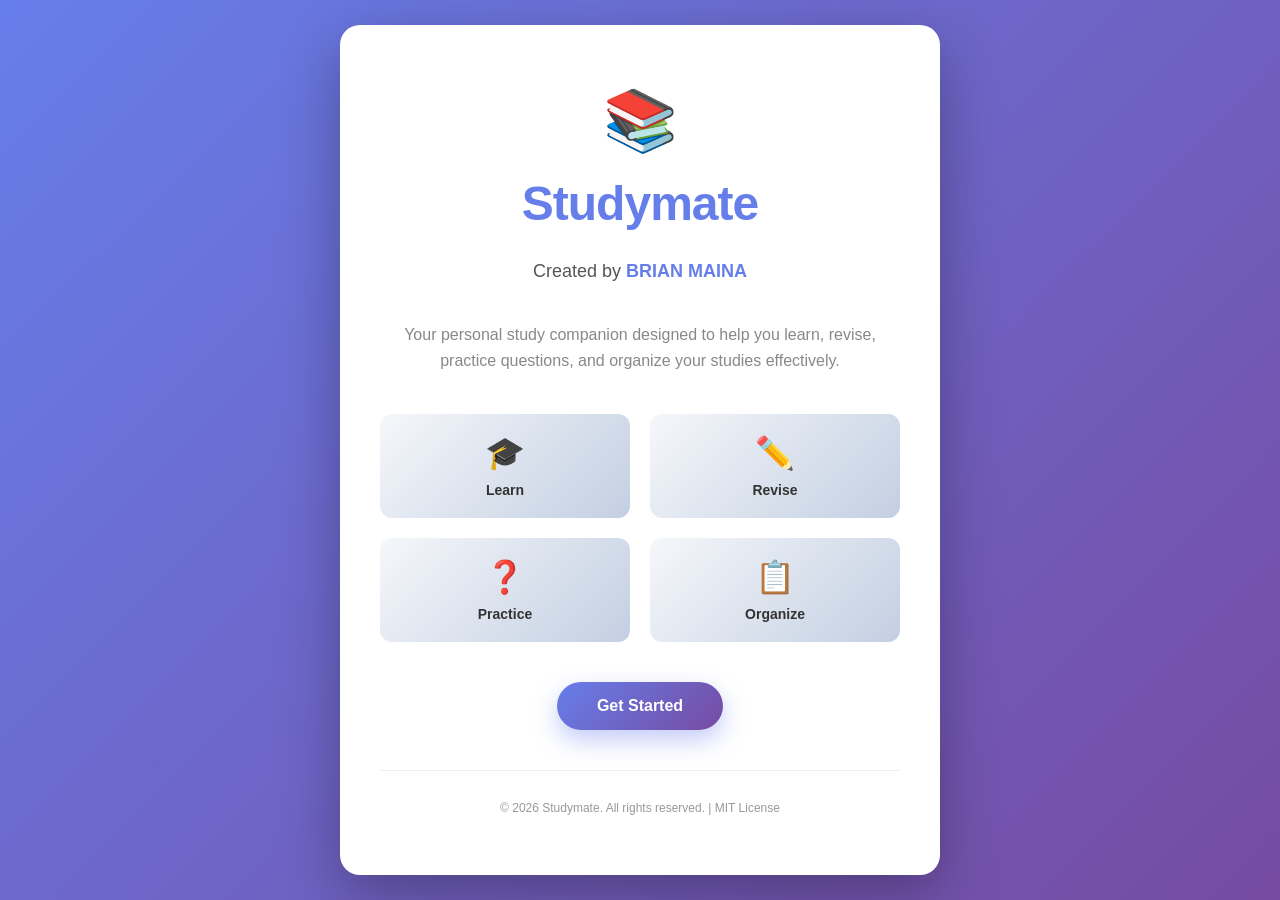
==== index.html @ 90e257e4 "Create modern, clean homepage with Studymate branding and creator credits" ====
<!DOCTYPE html>
<html lang="en">
<head>
    <meta charset="UTF-8">
    <meta name="viewport" content="width=device-width, initial-scale=1.0">
    <title>Studymate - Your Personal Study Companion</title>
    <style>
        * {
            margin: 0;
            padding: 0;
            box-sizing: border-box;
        }

        body {
            font-family: 'Segoe UI', Tahoma, Geneva, Verdana, sans-serif;
            background: linear-gradient(135deg, #667eea 0%, #764ba2 100%);
            min-height: 100vh;
            display: flex;
            justify-content: center;
            align-items: center;
            padding: 20px;
        }

        .container {
            text-align: center;
            background: white;
            border-radius: 20px;
            padding: 60px 40px;
            box-shadow: 0 20px 60px rgba(0, 0, 0, 0.3);
            max-width: 600px;
            width: 100%;
            animation: slideUp 0.6s ease-out;
        }

        @keyframes slideUp {
            from {
                opacity: 0;
                transform: translateY(30px);
            }
            to {
                opacity: 1;
                transform: translateY(0);
            }
        }

        .logo {
            font-size: 60px;
            margin-bottom: 20px;
            animation: bounce 2s infinite;
        }

        @keyframes bounce {
            0%, 100% {
                transform: translateY(0);
            }
            50% {
                transform: translateY(-10px);
            }
        }

        .title {
            font-size: 48px;
            font-weight: 700;
            color: #667eea;
            margin-bottom: 30px;
            letter-spacing: -1px;
        }

        .creator {
            font-size: 18px;
            color: #555;
            margin-bottom: 40px;
            font-weight: 500;
        }

        .creator-name {
            color: #667eea;
            font-weight: 700;
        }

        .tagline {
            font-size: 16px;
            color: #888;
            margin-bottom: 40px;
            line-height: 1.6;
        }

        .features {
            display: grid;
            grid-template-columns: 1fr 1fr;
            gap: 20px;
            margin-bottom: 40px;
        }

        .feature {
            padding: 20px;
            background: linear-gradient(135deg, #f5f7fa 0%, #c3cfe2 100%);
            border-radius: 12px;
            transition: transform 0.3s ease;
        }

        .feature:hover {
            transform: translateY(-5px);
        }

        .feature-icon {
            font-size: 32px;
            margin-bottom: 10px;
        }

        .feature-text {
            font-size: 14px;
            color: #333;
            font-weight: 600;
        }

        .cta-button {
            background: linear-gradient(135deg, #667eea 0%, #764ba2 100%);
            color: white;
            padding: 15px 40px;
            border: none;
            border-radius: 50px;
            font-size: 16px;
            font-weight: 600;
            cursor: pointer;
            transition: transform 0.3s ease, box-shadow 0.3s ease;
            box-shadow: 0 10px 25px rgba(102, 126, 234, 0.4);
        }

        .cta-button:hover {
            transform: translateY(-3px);
            box-shadow: 0 15px 35px rgba(102, 126, 234, 0.6);
        }

        .cta-button:active {
            transform: translateY(-1px);
        }

        footer {
            margin-top: 40px;
            padding-top: 30px;
            border-top: 1px solid #eee;
            font-size: 12px;
            color: #999;
        }

        /* Mobile Responsive */
        @media (max-width: 600px) {
            .container {
                padding: 40px 20px;
                border-radius: 16px;
            }

            .title {
                font-size: 36px;
            }

            .logo {
                font-size: 48px;
            }

            .creator {
                font-size: 16px;
            }

            .features {
                grid-template-columns: 1fr;
                gap: 15px;
            }

            .cta-button {
                padding: 12px 30px;
                font-size: 14px;
            }
        }
    </style>
</head>
<body>
    <div class="container">
        <div class="logo">📚</div>
        <h1 class="title">Studymate</h1>
        <p class="creator">Created by <span class="creator-name">BRIAN MAINA</span></p>
        
        <p class="tagline">
            Your personal study companion designed to help you learn, revise, practice questions, and organize your studies effectively.
        </p>

        <div class="features">
            <div class="feature">
                <div class="feature-icon">🎓</div>
                <div class="feature-text">Learn</div>
            </div>
            <div class="feature">
                <div class="feature-icon">✏️</div>
                <div class="feature-text">Revise</div>
            </div>
            <div class="feature">
                <div class="feature-icon">❓</div>
                <div class="feature-text">Practice</div>
            </div>
            <div class="feature">
                <div class="feature-icon">📋</div>
                <div class="feature-text">Organize</div>
            </div>
        </div>

        <button class="cta-button">Get Started</button>

        <footer>
            <p>&copy; 2026 Studymate. All rights reserved. | MIT License</p>
        </footer>
    </div>
</body>
</html>
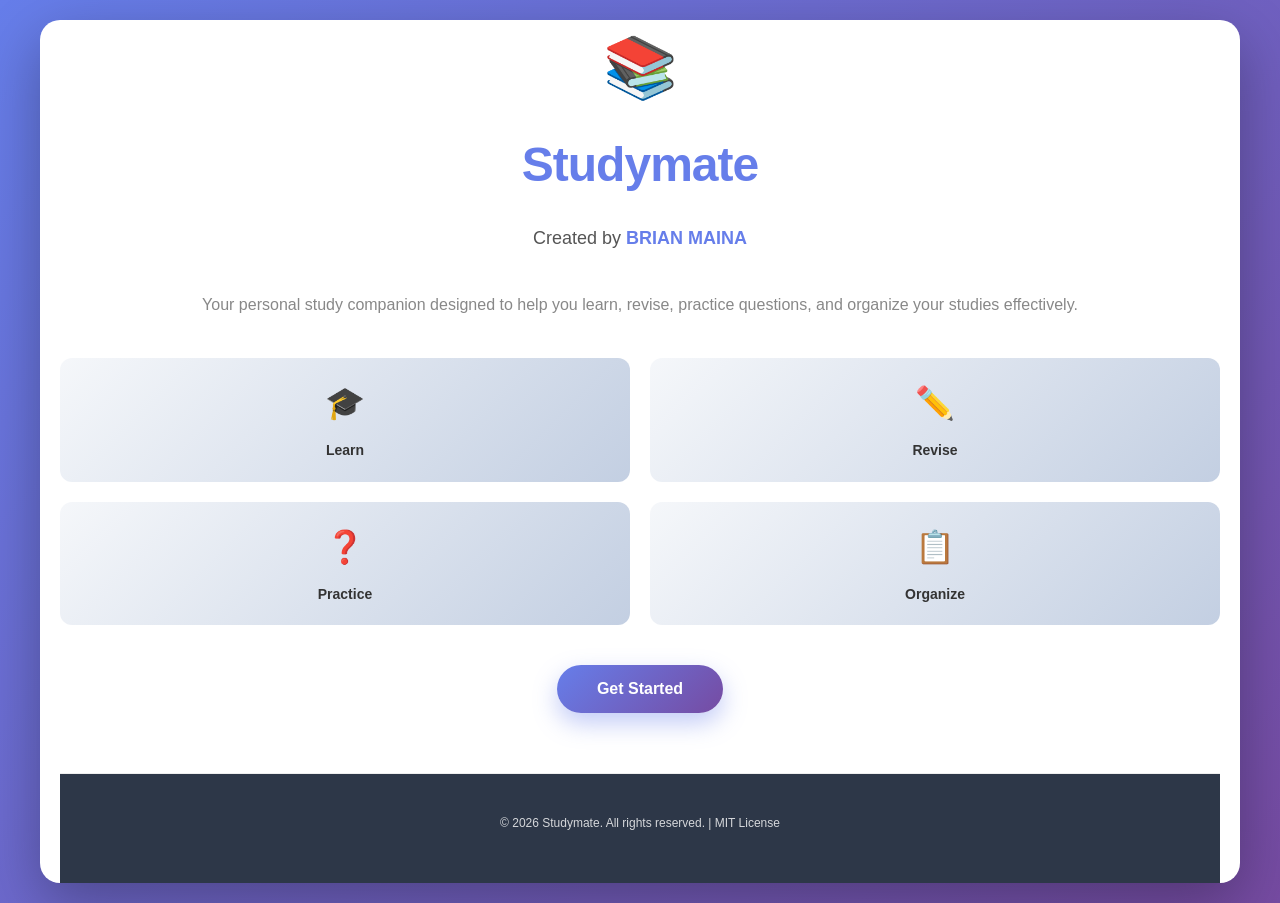
==== commit e33b5aa5: "Update index.html to link style.css and script.js files" ====
--- a/index.html
+++ b/index.html
@@ -4,6 +4,7 @@
     <meta charset="UTF-8">
     <meta name="viewport" content="width=device-width, initial-scale=1.0">
     <title>Studymate - Your Personal Study Companion</title>
+    <link rel="stylesheet" href="style.css">
     <style>
         * {
             margin: 0;
@@ -210,5 +211,11 @@
             <p>&copy; 2026 Studymate. All rights reserved. | MIT License</p>
         </footer>
     </div>
+
+    <!-- Link to external CSS -->
+    <link rel="stylesheet" href="style.css">
+    
+    <!-- Link to external JavaScript -->
+    <script src="script.js"></script>
 </body>
-</html>+</html>
--- a/style.css
+++ b/style.css
@@ -0,0 +1,568 @@
+/* ============================================
+   STUDYMATE - Global Styles
+   Modern, Clean, and Mobile-Friendly Design
+   ============================================ */
+
+/* Root Variables */
+:root {
+    --primary-color: #667eea;
+    --secondary-color: #764ba2;
+    --accent-color: #f093fb;
+    --text-dark: #2d3748;
+    --text-light: #718096;
+    --bg-light: #f7fafc;
+    --bg-white: #ffffff;
+    --border-color: #e2e8f0;
+    --shadow-sm: 0 2px 4px rgba(0, 0, 0, 0.1);
+    --shadow-md: 0 10px 25px rgba(102, 126, 234, 0.15);
+    --shadow-lg: 0 20px 60px rgba(0, 0, 0, 0.3);
+    --transition: all 0.3s ease;
+}
+
+/* ============================================
+   RESET & BASE STYLES
+   ============================================ */
+
+* {
+    margin: 0;
+    padding: 0;
+    box-sizing: border-box;
+}
+
+html {
+    scroll-behavior: smooth;
+}
+
+body {
+    font-family: 'Segoe UI', Tahoma, Geneva, Verdana, sans-serif;
+    color: var(--text-dark);
+    background-color: var(--bg-light);
+    line-height: 1.6;
+}
+
+/* ============================================
+   TYPOGRAPHY
+   ============================================ */
+
+h1, h2, h3, h4, h5, h6 {
+    font-weight: 700;
+    line-height: 1.2;
+    margin-bottom: 1rem;
+    color: var(--text-dark);
+}
+
+h1 {
+    font-size: 48px;
+}
+
+h2 {
+    font-size: 36px;
+}
+
+h3 {
+    font-size: 28px;
+}
+
+h4 {
+    font-size: 24px;
+}
+
+h5 {
+    font-size: 20px;
+}
+
+h6 {
+    font-size: 16px;
+}
+
+p {
+    color: var(--text-light);
+    margin-bottom: 1rem;
+}
+
+a {
+    color: var(--primary-color);
+    text-decoration: none;
+    transition: var(--transition);
+}
+
+a:hover {
+    color: var(--secondary-color);
+}
+
+/* ============================================
+   BUTTONS
+   ============================================ */
+
+.btn {
+    display: inline-block;
+    padding: 12px 32px;
+    border: none;
+    border-radius: 50px;
+    font-size: 16px;
+    font-weight: 600;
+    cursor: pointer;
+    transition: var(--transition);
+    text-align: center;
+    text-decoration: none;
+}
+
+.btn-primary {
+    background: linear-gradient(135deg, var(--primary-color) 0%, var(--secondary-color) 100%);
+    color: white;
+    box-shadow: var(--shadow-md);
+}
+
+.btn-primary:hover {
+    transform: translateY(-3px);
+    box-shadow: 0 15px 35px rgba(102, 126, 234, 0.4);
+}
+
+.btn-primary:active {
+    transform: translateY(-1px);
+}
+
+.btn-secondary {
+    background: var(--bg-light);
+    color: var(--primary-color);
+    border: 2px solid var(--primary-color);
+}
+
+.btn-secondary:hover {
+    background: var(--primary-color);
+    color: white;
+}
+
+.btn-small {
+    padding: 8px 20px;
+    font-size: 14px;
+}
+
+.btn-large {
+    padding: 16px 48px;
+    font-size: 18px;
+}
+
+/* ============================================
+   CONTAINERS & SECTIONS
+   ============================================ */
+
+.container {
+    max-width: 1200px;
+    margin: 0 auto;
+    padding: 0 20px;
+}
+
+section {
+    padding: 60px 0;
+}
+
+section.light {
+    background-color: var(--bg-light);
+}
+
+section.dark {
+    background-color: var(--text-dark);
+    color: white;
+}
+
+/* ============================================
+   CARDS
+   ============================================ */
+
+.card {
+    background: var(--bg-white);
+    border-radius: 12px;
+    padding: 24px;
+    box-shadow: var(--shadow-sm);
+    transition: var(--transition);
+    border: 1px solid var(--border-color);
+}
+
+.card:hover {
+    box-shadow: var(--shadow-md);
+    transform: translateY(-5px);
+}
+
+.card-icon {
+    font-size: 48px;
+    margin-bottom: 16px;
+}
+
+.card-title {
+    font-size: 20px;
+    font-weight: 700;
+    margin-bottom: 12px;
+    color: var(--text-dark);
+}
+
+.card-text {
+    font-size: 14px;
+    color: var(--text-light);
+    line-height: 1.6;
+}
+
+/* ============================================
+   NAVIGATION
+   ============================================ */
+
+nav {
+    background: var(--bg-white);
+    box-shadow: var(--shadow-sm);
+    position: sticky;
+    top: 0;
+    z-index: 100;
+}
+
+nav ul {
+    list-style: none;
+    display: flex;
+    justify-content: center;
+    align-items: center;
+    flex-wrap: wrap;
+    gap: 30px;
+    padding: 20px 0;
+}
+
+nav a {
+    font-weight: 600;
+    color: var(--text-dark);
+    transition: var(--transition);
+}
+
+nav a:hover {
+    color: var(--primary-color);
+}
+
+/* ============================================
+   HEADER & HERO
+   ============================================ */
+
+.hero {
+    background: linear-gradient(135deg, var(--primary-color) 0%, var(--secondary-color) 100%);
+    color: white;
+    text-align: center;
+    padding: 100px 20px;
+    min-height: 100vh;
+    display: flex;
+    align-items: center;
+    justify-content: center;
+    animation: fadeIn 0.8s ease-out;
+}
+
+@keyframes fadeIn {
+    from {
+        opacity: 0;
+    }
+    to {
+        opacity: 1;
+    }
+}
+
+.hero-content {
+    max-width: 600px;
+}
+
+.hero h1 {
+    font-size: 56px;
+    margin-bottom: 20px;
+    animation: slideUp 0.6s ease-out;
+    color: white;
+}
+
+.hero p {
+    font-size: 20px;
+    margin-bottom: 30px;
+    color: rgba(255, 255, 255, 0.9);
+}
+
+@keyframes slideUp {
+    from {
+        opacity: 0;
+        transform: translateY(30px);
+    }
+    to {
+        opacity: 1;
+        transform: translateY(0);
+    }
+}
+
+/* ============================================
+   GRID LAYOUTS
+   ============================================ */
+
+.grid {
+    display: grid;
+    gap: 30px;
+    margin-bottom: 40px;
+}
+
+.grid-2 {
+    grid-template-columns: repeat(auto-fit, minmax(300px, 1fr));
+}
+
+.grid-3 {
+    grid-template-columns: repeat(auto-fit, minmax(250px, 1fr));
+}
+
+.grid-4 {
+    grid-template-columns: repeat(auto-fit, minmax(200px, 1fr));
+}
+
+/* ============================================
+   FORMS
+   ============================================ */
+
+form {
+    max-width: 500px;
+    margin: 0 auto;
+}
+
+.form-group {
+    margin-bottom: 20px;
+}
+
+label {
+    display: block;
+    margin-bottom: 8px;
+    font-weight: 600;
+    color: var(--text-dark);
+}
+
+input, textarea, select {
+    width: 100%;
+    padding: 12px 16px;
+    border: 1px solid var(--border-color);
+    border-radius: 8px;
+    font-family: inherit;
+    font-size: 16px;
+    transition: var(--transition);
+}
+
+input:focus, textarea:focus, select:focus {
+    outline: none;
+    border-color: var(--primary-color);
+    box-shadow: 0 0 0 3px rgba(102, 126, 234, 0.1);
+}
+
+textarea {
+    resize: vertical;
+    min-height: 120px;
+}
+
+/* ============================================
+   BADGES & LABELS
+   ============================================ */
+
+.badge {
+    display: inline-block;
+    padding: 6px 12px;
+    border-radius: 50px;
+    font-size: 12px;
+    font-weight: 600;
+    text-transform: uppercase;
+    letter-spacing: 0.5px;
+}
+
+.badge-primary {
+    background: linear-gradient(135deg, var(--primary-color) 0%, var(--secondary-color) 100%);
+    color: white;
+}
+
+.badge-secondary {
+    background: var(--bg-light);
+    color: var(--primary-color);
+}
+
+/* ============================================
+   UTILITIES
+   ============================================ */
+
+.text-center {
+    text-align: center;
+}
+
+.text-left {
+    text-align: left;
+}
+
+.text-right {
+    text-align: right;
+}
+
+.mt-1 { margin-top: 0.5rem; }
+.mt-2 { margin-top: 1rem; }
+.mt-3 { margin-top: 1.5rem; }
+.mt-4 { margin-top: 2rem; }
+
+.mb-1 { margin-bottom: 0.5rem; }
+.mb-2 { margin-bottom: 1rem; }
+.mb-3 { margin-bottom: 1.5rem; }
+.mb-4 { margin-bottom: 2rem; }
+
+.pt-1 { padding-top: 0.5rem; }
+.pt-2 { padding-top: 1rem; }
+.pt-3 { padding-top: 1.5rem; }
+.pt-4 { padding-top: 2rem; }
+
+.pb-1 { padding-bottom: 0.5rem; }
+.pb-2 { padding-bottom: 1rem; }
+.pb-3 { padding-bottom: 1.5rem; }
+.pb-4 { padding-bottom: 2rem; }
+
+/* ============================================
+   FOOTER
+   ============================================ */
+
+footer {
+    background: var(--text-dark);
+    color: white;
+    text-align: center;
+    padding: 40px 20px;
+    margin-top: 60px;
+}
+
+footer p {
+    color: rgba(255, 255, 255, 0.8);
+    margin-bottom: 10px;
+}
+
+footer a {
+    color: var(--accent-color);
+}
+
+footer a:hover {
+    color: var(--primary-color);
+}
+
+/* ============================================
+   RESPONSIVE DESIGN
+   ============================================ */
+
+@media (max-width: 768px) {
+    h1 { font-size: 36px; }
+    h2 { font-size: 28px; }
+    h3 { font-size: 24px; }
+    
+    section {
+        padding: 40px 0;
+    }
+    
+    .hero {
+        padding: 60px 20px;
+        min-height: auto;
+    }
+    
+    .hero h1 {
+        font-size: 36px;
+    }
+    
+    .hero p {
+        font-size: 16px;
+    }
+    
+    nav ul {
+        gap: 15px;
+        padding: 15px 0;
+    }
+    
+    .grid-2, .grid-3, .grid-4 {
+        grid-template-columns: 1fr;
+    }
+    
+    .btn {
+        padding: 10px 24px;
+        font-size: 14px;
+    }
+    
+    .card {
+        padding: 20px;
+    }
+}
+
+@media (max-width: 480px) {
+    h1 { font-size: 28px; }
+    h2 { font-size: 24px; }
+    h3 { font-size: 20px; }
+    
+    section {
+        padding: 30px 0;
+    }
+    
+    .container {
+        padding: 0 15px;
+    }
+    
+    nav ul {
+        gap: 10px;
+        flex-direction: column;
+    }
+    
+    .hero {
+        padding: 40px 15px;
+    }
+    
+    .hero h1 {
+        font-size: 28px;
+    }
+    
+    .btn {
+        width: 100%;
+        padding: 12px 20px;
+    }
+    
+    form {
+        padding: 0 15px;
+    }
+}
+
+/* ============================================
+   ANIMATIONS
+   ============================================ */
+
+@keyframes bounce {
+    0%, 100% {
+        transform: translateY(0);
+    }
+    50% {
+        transform: translateY(-10px);
+    }
+}
+
+.bounce {
+    animation: bounce 2s infinite;
+}
+
+@keyframes pulse {
+    0%, 100% {
+        opacity: 1;
+    }
+    50% {
+        opacity: 0.7;
+    }
+}
+
+.pulse {
+    animation: pulse 2s infinite;
+}
+
+/* ============================================
+   ACCESSIBILITY
+   ============================================ */
+
+:focus-visible {
+    outline: 2px solid var(--primary-color);
+    outline-offset: 2px;
+}
+
+.visually-hidden {
+    position: absolute;
+    width: 1px;
+    height: 1px;
+    padding: 0;
+    margin: -1px;
+    overflow: hidden;
+    clip: rect(0, 0, 0, 0);
+    white-space: nowrap;
+    border-width: 0;
+}
--- a/style.css
+++ b/style.css
@@ -0,0 +1,568 @@
+/* ============================================
+   STUDYMATE - Global Styles
+   Modern, Clean, and Mobile-Friendly Design
+   ============================================ */
+
+/* Root Variables */
+:root {
+    --primary-color: #667eea;
+    --secondary-color: #764ba2;
+    --accent-color: #f093fb;
+    --text-dark: #2d3748;
+    --text-light: #718096;
+    --bg-light: #f7fafc;
+    --bg-white: #ffffff;
+    --border-color: #e2e8f0;
+    --shadow-sm: 0 2px 4px rgba(0, 0, 0, 0.1);
+    --shadow-md: 0 10px 25px rgba(102, 126, 234, 0.15);
+    --shadow-lg: 0 20px 60px rgba(0, 0, 0, 0.3);
+    --transition: all 0.3s ease;
+}
+
+/* ============================================
+   RESET & BASE STYLES
+   ============================================ */
+
+* {
+    margin: 0;
+    padding: 0;
+    box-sizing: border-box;
+}
+
+html {
+    scroll-behavior: smooth;
+}
+
+body {
+    font-family: 'Segoe UI', Tahoma, Geneva, Verdana, sans-serif;
+    color: var(--text-dark);
+    background-color: var(--bg-light);
+    line-height: 1.6;
+}
+
+/* ============================================
+   TYPOGRAPHY
+   ============================================ */
+
+h1, h2, h3, h4, h5, h6 {
+    font-weight: 700;
+    line-height: 1.2;
+    margin-bottom: 1rem;
+    color: var(--text-dark);
+}
+
+h1 {
+    font-size: 48px;
+}
+
+h2 {
+    font-size: 36px;
+}
+
+h3 {
+    font-size: 28px;
+}
+
+h4 {
+    font-size: 24px;
+}
+
+h5 {
+    font-size: 20px;
+}
+
+h6 {
+    font-size: 16px;
+}
+
+p {
+    color: var(--text-light);
+    margin-bottom: 1rem;
+}
+
+a {
+    color: var(--primary-color);
+    text-decoration: none;
+    transition: var(--transition);
+}
+
+a:hover {
+    color: var(--secondary-color);
+}
+
+/* ============================================
+   BUTTONS
+   ============================================ */
+
+.btn {
+    display: inline-block;
+    padding: 12px 32px;
+    border: none;
+    border-radius: 50px;
+    font-size: 16px;
+    font-weight: 600;
+    cursor: pointer;
+    transition: var(--transition);
+    text-align: center;
+    text-decoration: none;
+}
+
+.btn-primary {
+    background: linear-gradient(135deg, var(--primary-color) 0%, var(--secondary-color) 100%);
+    color: white;
+    box-shadow: var(--shadow-md);
+}
+
+.btn-primary:hover {
+    transform: translateY(-3px);
+    box-shadow: 0 15px 35px rgba(102, 126, 234, 0.4);
+}
+
+.btn-primary:active {
+    transform: translateY(-1px);
+}
+
+.btn-secondary {
+    background: var(--bg-light);
+    color: var(--primary-color);
+    border: 2px solid var(--primary-color);
+}
+
+.btn-secondary:hover {
+    background: var(--primary-color);
+    color: white;
+}
+
+.btn-small {
+    padding: 8px 20px;
+    font-size: 14px;
+}
+
+.btn-large {
+    padding: 16px 48px;
+    font-size: 18px;
+}
+
+/* ============================================
+   CONTAINERS & SECTIONS
+   ============================================ */
+
+.container {
+    max-width: 1200px;
+    margin: 0 auto;
+    padding: 0 20px;
+}
+
+section {
+    padding: 60px 0;
+}
+
+section.light {
+    background-color: var(--bg-light);
+}
+
+section.dark {
+    background-color: var(--text-dark);
+    color: white;
+}
+
+/* ============================================
+   CARDS
+   ============================================ */
+
+.card {
+    background: var(--bg-white);
+    border-radius: 12px;
+    padding: 24px;
+    box-shadow: var(--shadow-sm);
+    transition: var(--transition);
+    border: 1px solid var(--border-color);
+}
+
+.card:hover {
+    box-shadow: var(--shadow-md);
+    transform: translateY(-5px);
+}
+
+.card-icon {
+    font-size: 48px;
+    margin-bottom: 16px;
+}
+
+.card-title {
+    font-size: 20px;
+    font-weight: 700;
+    margin-bottom: 12px;
+    color: var(--text-dark);
+}
+
+.card-text {
+    font-size: 14px;
+    color: var(--text-light);
+    line-height: 1.6;
+}
+
+/* ============================================
+   NAVIGATION
+   ============================================ */
+
+nav {
+    background: var(--bg-white);
+    box-shadow: var(--shadow-sm);
+    position: sticky;
+    top: 0;
+    z-index: 100;
+}
+
+nav ul {
+    list-style: none;
+    display: flex;
+    justify-content: center;
+    align-items: center;
+    flex-wrap: wrap;
+    gap: 30px;
+    padding: 20px 0;
+}
+
+nav a {
+    font-weight: 600;
+    color: var(--text-dark);
+    transition: var(--transition);
+}
+
+nav a:hover {
+    color: var(--primary-color);
+}
+
+/* ============================================
+   HEADER & HERO
+   ============================================ */
+
+.hero {
+    background: linear-gradient(135deg, var(--primary-color) 0%, var(--secondary-color) 100%);
+    color: white;
+    text-align: center;
+    padding: 100px 20px;
+    min-height: 100vh;
+    display: flex;
+    align-items: center;
+    justify-content: center;
+    animation: fadeIn 0.8s ease-out;
+}
+
+@keyframes fadeIn {
+    from {
+        opacity: 0;
+    }
+    to {
+        opacity: 1;
+    }
+}
+
+.hero-content {
+    max-width: 600px;
+}
+
+.hero h1 {
+    font-size: 56px;
+    margin-bottom: 20px;
+    animation: slideUp 0.6s ease-out;
+    color: white;
+}
+
+.hero p {
+    font-size: 20px;
+    margin-bottom: 30px;
+    color: rgba(255, 255, 255, 0.9);
+}
+
+@keyframes slideUp {
+    from {
+        opacity: 0;
+        transform: translateY(30px);
+    }
+    to {
+        opacity: 1;
+        transform: translateY(0);
+    }
+}
+
+/* ============================================
+   GRID LAYOUTS
+   ============================================ */
+
+.grid {
+    display: grid;
+    gap: 30px;
+    margin-bottom: 40px;
+}
+
+.grid-2 {
+    grid-template-columns: repeat(auto-fit, minmax(300px, 1fr));
+}
+
+.grid-3 {
+    grid-template-columns: repeat(auto-fit, minmax(250px, 1fr));
+}
+
+.grid-4 {
+    grid-template-columns: repeat(auto-fit, minmax(200px, 1fr));
+}
+
+/* ============================================
+   FORMS
+   ============================================ */
+
+form {
+    max-width: 500px;
+    margin: 0 auto;
+}
+
+.form-group {
+    margin-bottom: 20px;
+}
+
+label {
+    display: block;
+    margin-bottom: 8px;
+    font-weight: 600;
+    color: var(--text-dark);
+}
+
+input, textarea, select {
+    width: 100%;
+    padding: 12px 16px;
+    border: 1px solid var(--border-color);
+    border-radius: 8px;
+    font-family: inherit;
+    font-size: 16px;
+    transition: var(--transition);
+}
+
+input:focus, textarea:focus, select:focus {
+    outline: none;
+    border-color: var(--primary-color);
+    box-shadow: 0 0 0 3px rgba(102, 126, 234, 0.1);
+}
+
+textarea {
+    resize: vertical;
+    min-height: 120px;
+}
+
+/* ============================================
+   BADGES & LABELS
+   ============================================ */
+
+.badge {
+    display: inline-block;
+    padding: 6px 12px;
+    border-radius: 50px;
+    font-size: 12px;
+    font-weight: 600;
+    text-transform: uppercase;
+    letter-spacing: 0.5px;
+}
+
+.badge-primary {
+    background: linear-gradient(135deg, var(--primary-color) 0%, var(--secondary-color) 100%);
+    color: white;
+}
+
+.badge-secondary {
+    background: var(--bg-light);
+    color: var(--primary-color);
+}
+
+/* ============================================
+   UTILITIES
+   ============================================ */
+
+.text-center {
+    text-align: center;
+}
+
+.text-left {
+    text-align: left;
+}
+
+.text-right {
+    text-align: right;
+}
+
+.mt-1 { margin-top: 0.5rem; }
+.mt-2 { margin-top: 1rem; }
+.mt-3 { margin-top: 1.5rem; }
+.mt-4 { margin-top: 2rem; }
+
+.mb-1 { margin-bottom: 0.5rem; }
+.mb-2 { margin-bottom: 1rem; }
+.mb-3 { margin-bottom: 1.5rem; }
+.mb-4 { margin-bottom: 2rem; }
+
+.pt-1 { padding-top: 0.5rem; }
+.pt-2 { padding-top: 1rem; }
+.pt-3 { padding-top: 1.5rem; }
+.pt-4 { padding-top: 2rem; }
+
+.pb-1 { padding-bottom: 0.5rem; }
+.pb-2 { padding-bottom: 1rem; }
+.pb-3 { padding-bottom: 1.5rem; }
+.pb-4 { padding-bottom: 2rem; }
+
+/* ============================================
+   FOOTER
+   ============================================ */
+
+footer {
+    background: var(--text-dark);
+    color: white;
+    text-align: center;
+    padding: 40px 20px;
+    margin-top: 60px;
+}
+
+footer p {
+    color: rgba(255, 255, 255, 0.8);
+    margin-bottom: 10px;
+}
+
+footer a {
+    color: var(--accent-color);
+}
+
+footer a:hover {
+    color: var(--primary-color);
+}
+
+/* ============================================
+   RESPONSIVE DESIGN
+   ============================================ */
+
+@media (max-width: 768px) {
+    h1 { font-size: 36px; }
+    h2 { font-size: 28px; }
+    h3 { font-size: 24px; }
+    
+    section {
+        padding: 40px 0;
+    }
+    
+    .hero {
+        padding: 60px 20px;
+        min-height: auto;
+    }
+    
+    .hero h1 {
+        font-size: 36px;
+    }
+    
+    .hero p {
+        font-size: 16px;
+    }
+    
+    nav ul {
+        gap: 15px;
+        padding: 15px 0;
+    }
+    
+    .grid-2, .grid-3, .grid-4 {
+        grid-template-columns: 1fr;
+    }
+    
+    .btn {
+        padding: 10px 24px;
+        font-size: 14px;
+    }
+    
+    .card {
+        padding: 20px;
+    }
+}
+
+@media (max-width: 480px) {
+    h1 { font-size: 28px; }
+    h2 { font-size: 24px; }
+    h3 { font-size: 20px; }
+    
+    section {
+        padding: 30px 0;
+    }
+    
+    .container {
+        padding: 0 15px;
+    }
+    
+    nav ul {
+        gap: 10px;
+        flex-direction: column;
+    }
+    
+    .hero {
+        padding: 40px 15px;
+    }
+    
+    .hero h1 {
+        font-size: 28px;
+    }
+    
+    .btn {
+        width: 100%;
+        padding: 12px 20px;
+    }
+    
+    form {
+        padding: 0 15px;
+    }
+}
+
+/* ============================================
+   ANIMATIONS
+   ============================================ */
+
+@keyframes bounce {
+    0%, 100% {
+        transform: translateY(0);
+    }
+    50% {
+        transform: translateY(-10px);
+    }
+}
+
+.bounce {
+    animation: bounce 2s infinite;
+}
+
+@keyframes pulse {
+    0%, 100% {
+        opacity: 1;
+    }
+    50% {
+        opacity: 0.7;
+    }
+}
+
+.pulse {
+    animation: pulse 2s infinite;
+}
+
+/* ============================================
+   ACCESSIBILITY
+   ============================================ */
+
+:focus-visible {
+    outline: 2px solid var(--primary-color);
+    outline-offset: 2px;
+}
+
+.visually-hidden {
+    position: absolute;
+    width: 1px;
+    height: 1px;
+    padding: 0;
+    margin: -1px;
+    overflow: hidden;
+    clip: rect(0, 0, 0, 0);
+    white-space: nowrap;
+    border-width: 0;
+}
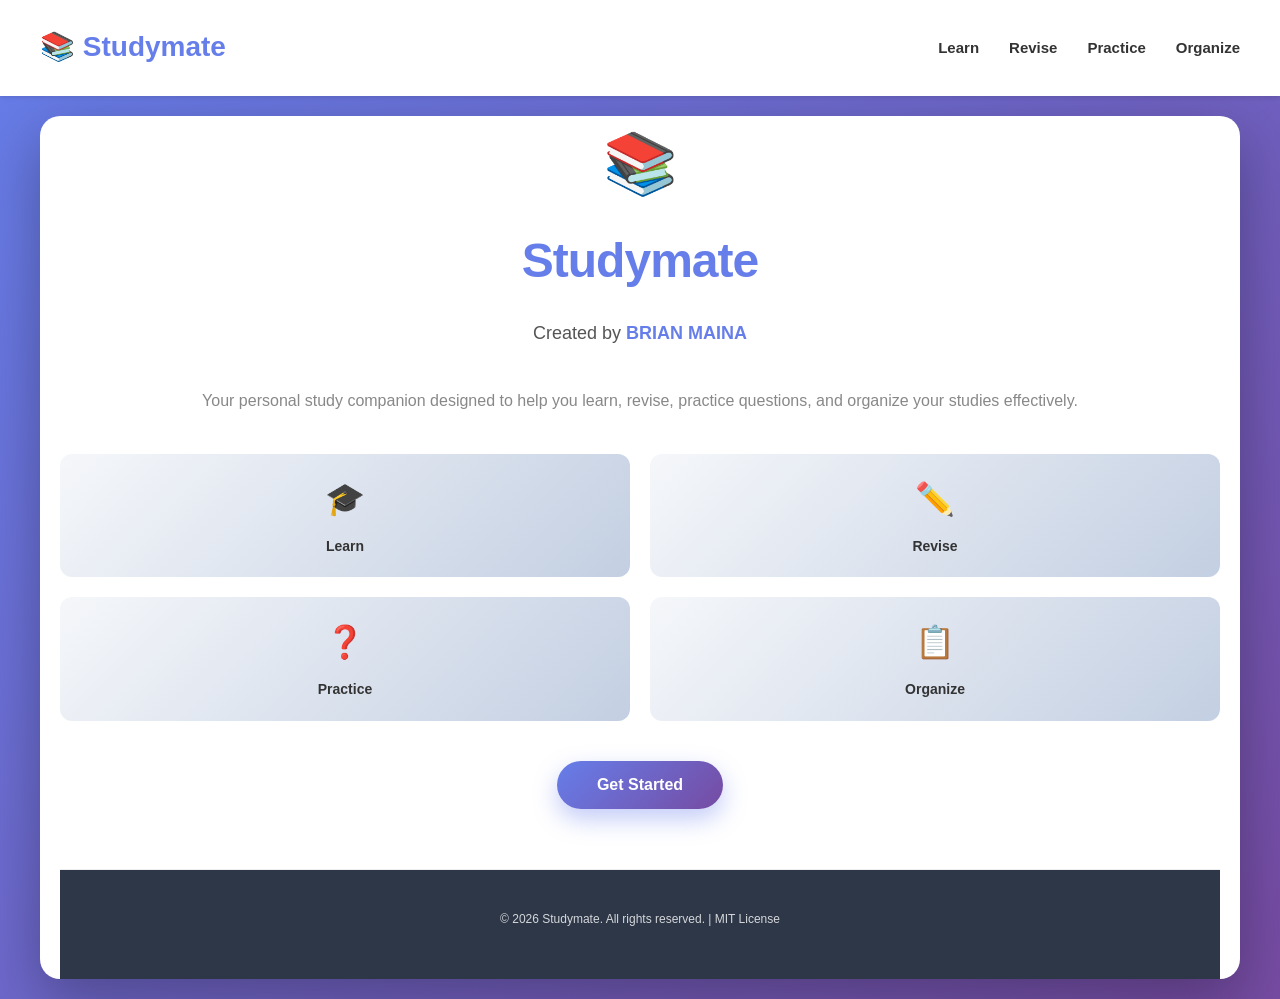
==== commit 630cee74: "Add working navigation bar linking to existing sections (Learn, Revise, Practice, Organize)" ====
--- a/index.html
+++ b/index.html
@@ -17,6 +17,76 @@
             background: linear-gradient(135deg, #667eea 0%, #764ba2 100%);
             min-height: 100vh;
             display: flex;
+            flex-direction: column;
+            padding: 0;
+        }
+
+        /* Navigation Bar Styles */
+        nav {
+            background: rgba(255, 255, 255, 0.95);
+            padding: 15px 40px;
+            box-shadow: 0 2px 10px rgba(0, 0, 0, 0.1);
+            position: sticky;
+            top: 0;
+            z-index: 1000;
+        }
+
+        .nav-container {
+            max-width: 1200px;
+            margin: 0 auto;
+            display: flex;
+            justify-content: space-between;
+            align-items: center;
+        }
+
+        .nav-logo {
+            font-size: 28px;
+            font-weight: 700;
+            color: #667eea;
+            text-decoration: none;
+            display: flex;
+            align-items: center;
+            gap: 10px;
+        }
+
+        .nav-links {
+            display: flex;
+            gap: 30px;
+            list-style: none;
+        }
+
+        .nav-links a {
+            text-decoration: none;
+            color: #333;
+            font-weight: 600;
+            font-size: 15px;
+            transition: color 0.3s ease;
+            position: relative;
+        }
+
+        .nav-links a:hover {
+            color: #667eea;
+        }
+
+        .nav-links a::after {
+            content: '';
+            position: absolute;
+            bottom: -5px;
+            left: 0;
+            width: 0;
+            height: 2px;
+            background: linear-gradient(135deg, #667eea 0%, #764ba2 100%);
+            transition: width 0.3s ease;
+        }
+
+        .nav-links a:hover::after {
+            width: 100%;
+        }
+
+        /* Main Content Area */
+        main {
+            flex: 1;
+            display: flex;
             justify-content: center;
             align-items: center;
             padding: 20px;
@@ -98,6 +168,7 @@
             background: linear-gradient(135deg, #f5f7fa 0%, #c3cfe2 100%);
             border-radius: 12px;
             transition: transform 0.3s ease;
+            cursor: pointer;
         }
 
         .feature:hover {
@@ -146,7 +217,40 @@
         }
 
         /* Mobile Responsive */
+        @media (max-width: 768px) {
+            .nav-links {
+                gap: 20px;
+            }
+
+            .nav-links a {
+                font-size: 13px;
+            }
+        }
+
         @media (max-width: 600px) {
+            nav {
+                padding: 15px 20px;
+            }
+
+            .nav-container {
+                flex-direction: column;
+                gap: 15px;
+            }
+
+            .nav-logo {
+                font-size: 24px;
+            }
+
+            .nav-links {
+                gap: 15px;
+                flex-wrap: wrap;
+                justify-content: center;
+            }
+
+            .nav-links a {
+                font-size: 12px;
+            }
+
             .container {
                 padding: 40px 20px;
                 border-radius: 16px;
@@ -177,40 +281,56 @@
     </style>
 </head>
 <body>
-    <div class="container">
-        <div class="logo">📚</div>
-        <h1 class="title">Studymate</h1>
-        <p class="creator">Created by <span class="creator-name">BRIAN MAINA</span></p>
-        
-        <p class="tagline">
-            Your personal study companion designed to help you learn, revise, practice questions, and organize your studies effectively.
-        </p>
-
-        <div class="features">
-            <div class="feature">
-                <div class="feature-icon">🎓</div>
-                <div class="feature-text">Learn</div>
+    <!-- Navigation Bar -->
+    <nav>
+        <div class="nav-container">
+            <a href="#home" class="nav-logo">📚 Studymate</a>
+            <ul class="nav-links">
+                <li><a href="#learn">Learn</a></li>
+                <li><a href="#revise">Revise</a></li>
+                <li><a href="#practice">Practice</a></li>
+                <li><a href="#organize">Organize</a></li>
+            </ul>
+        </div>
+    </nav>
+
+    <!-- Main Content -->
+    <main>
+        <div class="container">
+            <div class="logo">📚</div>
+            <h1 class="title">Studymate</h1>
+            <p class="creator">Created by <span class="creator-name">BRIAN MAINA</span></p>
+            
+            <p class="tagline">
+                Your personal study companion designed to help you learn, revise, practice questions, and organize your studies effectively.
+            </p>
+
+            <div class="features">
+                <div class="feature" id="learn">
+                    <div class="feature-icon">🎓</div>
+                    <div class="feature-text">Learn</div>
+                </div>
+                <div class="feature" id="revise">
+                    <div class="feature-icon">✏️</div>
+                    <div class="feature-text">Revise</div>
+                </div>
+                <div class="feature" id="practice">
+                    <div class="feature-icon">❓</div>
+                    <div class="feature-text">Practice</div>
+                </div>
+                <div class="feature" id="organize">
+                    <div class="feature-icon">📋</div>
+                    <div class="feature-text">Organize</div>
+                </div>
             </div>
-            <div class="feature">
-                <div class="feature-icon">✏️</div>
-                <div class="feature-text">Revise</div>
-            </div>
-            <div class="feature">
-                <div class="feature-icon">❓</div>
-                <div class="feature-text">Practice</div>
-            </div>
-            <div class="feature">
-                <div class="feature-icon">📋</div>
-                <div class="feature-text">Organize</div>
-            </div>
+
+            <button class="cta-button">Get Started</button>
+
+            <footer>
+                <p>&copy; 2026 Studymate. All rights reserved. | MIT License</p>
+            </footer>
         </div>
-
-        <button class="cta-button">Get Started</button>
-
-        <footer>
-            <p>&copy; 2026 Studymate. All rights reserved. | MIT License</p>
-        </footer>
-    </div>
+    </main>
 
     <!-- Link to external CSS -->
     <link rel="stylesheet" href="style.css">
